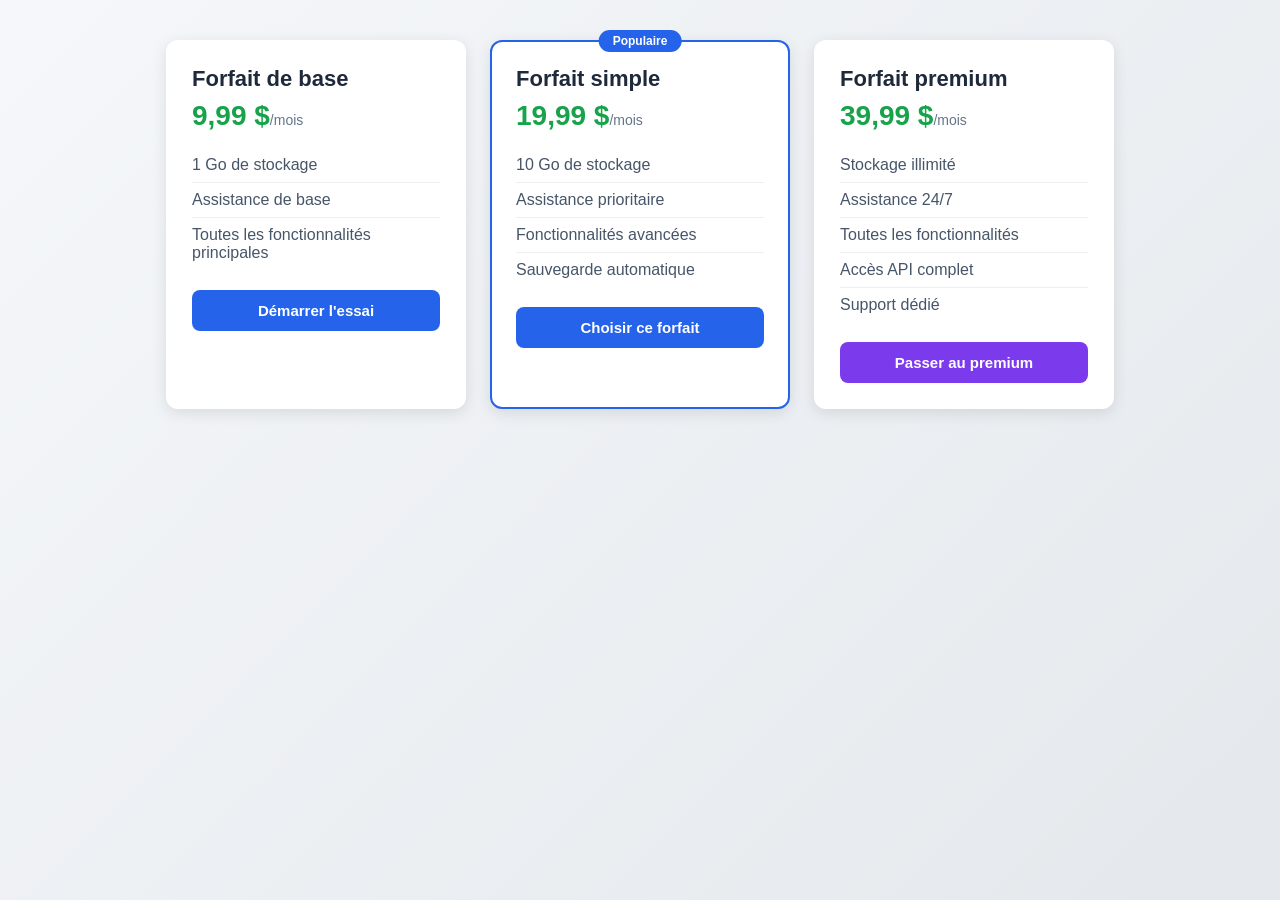
==== index.html @ abf087e5 "Code modifié avec ajout des cartes" ====
<!DOCTYPE html>
<html lang="fr">
<head>
<meta charset="UTF-8">
<meta name="viewport" content="width=device-width, initial-scale=1.0">
<title>Nos forfaits</title>
<style>
* {
  box-sizing: border-box;
}

body {
  margin: 0;
  min-height: 100vh;
  font-family: Arial, sans-serif;
  background: linear-gradient(135deg, #f5f7fa 0%, #e4e8ec 100%);
  padding: 40px 20px;
}

.pricing-container {
  display: flex;
  flex-wrap: wrap;
  justify-content: center;
  gap: 24px;
  max-width: 1100px;
  margin: 0 auto;
}

.pricing {
  width: 300px;
  background-color: #fff;
  border-radius: 12px;
  box-shadow: 0 4px 15px rgba(0, 0, 0, 0.1);
  padding: 24px;
  text-align: left;
  transition: transform 0.3s ease, box-shadow 0.3s ease, border-color 0.3s ease;
  border: 2px solid transparent;
}

.pricing:hover {
  transform: translateY(-10px);
  box-shadow: 0 12px 30px rgba(0, 0, 0, 0.18);
  border-color: #2563eb;
}

.pricing.featured {
  border-color: #2563eb;
  position: relative;
}

.pricing.featured::before {
  content: "Populaire";
  position: absolute;
  top: -12px;
  left: 50%;
  transform: translateX(-50%);
  background: #2563eb;
  color: white;
  font-size: 12px;
  font-weight: bold;
  padding: 4px 14px;
  border-radius: 20px;
}

.pricing.featured:hover {
  transform: translateY(-10px) scale(1.02);
  box-shadow: 0 16px 35px rgba(37, 99, 235, 0.25);
}

.title {
  font-size: 22px;
  font-weight: bold;
  margin: 0 0 8px;
  color: #1e293b;
}

.price {
  font-size: 28px;
  font-weight: bold;
  color: #16a34a;
  margin: 0 0 16px;
}

.price span {
  font-size: 14px;
  font-weight: normal;
  color: #64748b;
}

.features {
  list-style: none;
  padding-left: 0;
  margin: 0 0 20px;
}

.features li {
  padding: 8px 0;
  border-bottom: 1px solid #eee;
  color: #475569;
}

.features li:last-child {
  border-bottom: none;
}

.btn {
  width: 100%;
  background: #2563eb;
  color: white;
  padding: 12px 20px;
  border: none;
  border-radius: 8px;
  font-size: 15px;
  font-weight: bold;
  cursor: pointer;
  transition: background 0.3s ease, transform 0.2s ease;
}

.btn:hover {
  background: #1d4ed8;
  transform: scale(1.03);
}

.pricing.premium .btn {
  background: #7c3aed;
}

.pricing.premium .btn:hover {
  background: #6d28d9;
}

.pricing.premium:hover {
  border-color: #7c3aed;
}
</style>
</head>
<body>

<div class="pricing-container">

  <div class="pricing">
    <h2 class="title">Forfait de base</h2>
    <p class="price">9,99 $<span>/mois</span></p>

    <ul class="features">
      <li>1 Go de stockage</li>
      <li>Assistance de base</li>
      <li>Toutes les fonctionnalités principales</li>
    </ul>

    <button type="button" class="btn">Démarrer l'essai</button>
  </div>

  <div class="pricing featured">
    <h2 class="title">Forfait simple</h2>
    <p class="price">19,99 $<span>/mois</span></p>

    <ul class="features">
      <li>10 Go de stockage</li>
      <li>Assistance prioritaire</li>
      <li>Fonctionnalités avancées</li>
      <li>Sauvegarde automatique</li>
    </ul>

    <button type="button" class="btn">Choisir ce forfait</button>
  </div>

  <div class="pricing premium">
    <h2 class="title">Forfait premium</h2>
    <p class="price">39,99 $<span>/mois</span></p>

    <ul class="features">
      <li>Stockage illimité</li>
      <li>Assistance 24/7</li>
      <li>Toutes les fonctionnalités</li>
      <li>Accès API complet</li>
      <li>Support dédié</li>
    </ul>

    <button type="button" class="btn">Passer au premium</button>
  </div>

</div>

</body>
</html>
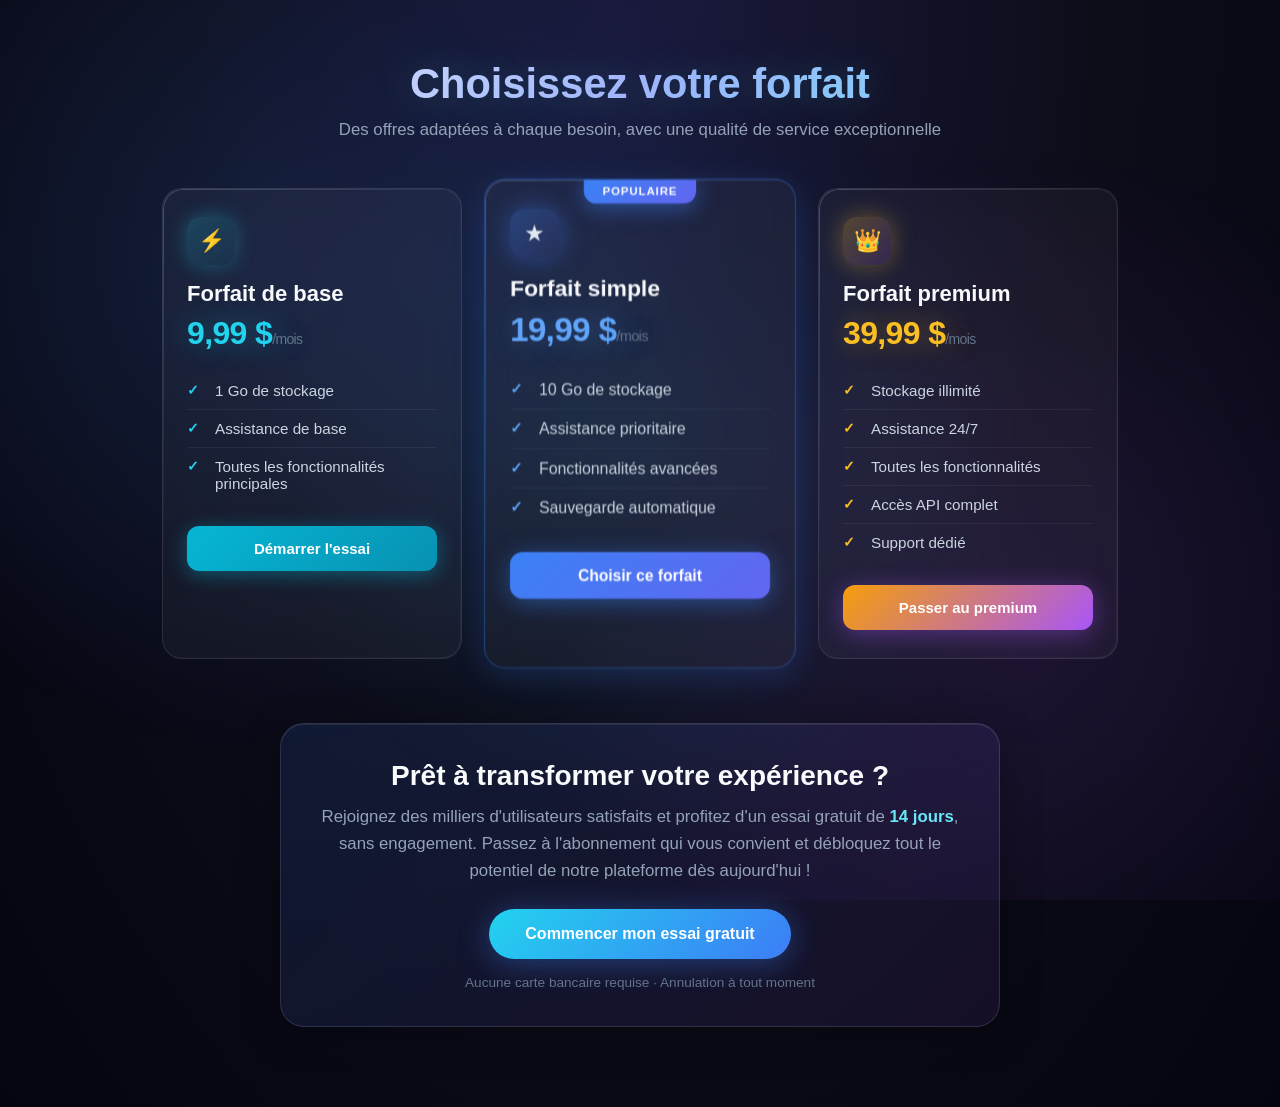
==== commit 4c9d7050: "amélioration du style des carte" ====
--- a/index.html
+++ b/index.html
@@ -12,92 +12,234 @@
 body {
   margin: 0;
   min-height: 100vh;
-  font-family: Arial, sans-serif;
-  background: linear-gradient(135deg, #f5f7fa 0%, #e4e8ec 100%);
-  padding: 40px 20px;
+  font-family: "Segoe UI", Arial, sans-serif;
+  background: radial-gradient(ellipse at top, #1a1a3e 0%, #0d0d1a 50%, #050510 100%);
+  color: #e2e8f0;
+  padding: 60px 20px 80px;
+  overflow-x: hidden;
+}
+
+body::before {
+  content: "";
+  position: fixed;
+  inset: 0;
+  background:
+    radial-gradient(circle at 20% 30%, rgba(59, 130, 246, 0.15) 0%, transparent 40%),
+    radial-gradient(circle at 80% 70%, rgba(168, 85, 247, 0.12) 0%, transparent 40%),
+    radial-gradient(circle at 50% 50%, rgba(34, 211, 238, 0.08) 0%, transparent 50%);
+  pointer-events: none;
+  z-index: 0;
+}
+
+.page-header {
+  position: relative;
+  z-index: 1;
+  text-align: center;
+  margin-bottom: 48px;
+}
+
+.page-header h1 {
+  margin: 0 0 12px;
+  font-size: clamp(1.8rem, 4vw, 2.6rem);
+  font-weight: 800;
+  background: linear-gradient(135deg, #fff 0%, #a5b4fc 50%, #67e8f9 100%);
+  -webkit-background-clip: text;
+  -webkit-text-fill-color: transparent;
+  background-clip: text;
+  text-shadow: 0 0 40px rgba(103, 232, 249, 0.3);
+}
+
+.page-header p {
+  margin: 0;
+  font-size: 1.05rem;
+  color: #94a3b8;
 }
 
 .pricing-container {
+  position: relative;
+  z-index: 1;
   display: flex;
   flex-wrap: wrap;
   justify-content: center;
-  gap: 24px;
+  align-items: stretch;
+  gap: 28px;
   max-width: 1100px;
   margin: 0 auto;
 }
 
 .pricing {
   width: 300px;
-  background-color: #fff;
-  border-radius: 12px;
-  box-shadow: 0 4px 15px rgba(0, 0, 0, 0.1);
-  padding: 24px;
+  background: rgba(255, 255, 255, 0.04);
+  backdrop-filter: blur(12px);
+  -webkit-backdrop-filter: blur(12px);
+  border-radius: 20px;
+  padding: 28px 24px;
   text-align: left;
-  transition: transform 0.3s ease, box-shadow 0.3s ease, border-color 0.3s ease;
-  border: 2px solid transparent;
+  border: 1px solid rgba(255, 255, 255, 0.1);
+  transition: transform 0.4s cubic-bezier(0.34, 1.56, 0.64, 1),
+              box-shadow 0.4s ease,
+              border-color 0.4s ease;
+  position: relative;
+  overflow: hidden;
+}
+
+.pricing::before {
+  content: "";
+  position: absolute;
+  inset: 0;
+  border-radius: 20px;
+  padding: 1px;
+  background: linear-gradient(135deg, rgba(255,255,255,0.2), transparent 50%, rgba(255,255,255,0.05));
+  -webkit-mask: linear-gradient(#fff 0 0) content-box, linear-gradient(#fff 0 0);
+  mask: linear-gradient(#fff 0 0) content-box, linear-gradient(#fff 0 0);
+  -webkit-mask-composite: xor;
+  mask-composite: exclude;
+  pointer-events: none;
+}
+
+.pricing::after {
+  content: "";
+  position: absolute;
+  top: -50%;
+  left: -50%;
+  width: 200%;
+  height: 200%;
+  background: radial-gradient(circle, rgba(255,255,255,0.06) 0%, transparent 60%);
+  opacity: 0;
+  transition: opacity 0.4s ease;
+  pointer-events: none;
 }
 
 .pricing:hover {
-  transform: translateY(-10px);
-  box-shadow: 0 12px 30px rgba(0, 0, 0, 0.18);
-  border-color: #2563eb;
+  transform: translateY(-14px) scale(1.02);
+}
+
+.pricing:hover::after {
+  opacity: 1;
+}
+
+.pricing.base:hover {
+  box-shadow: 0 20px 50px rgba(34, 211, 238, 0.25),
+              0 0 60px rgba(34, 211, 238, 0.15),
+              inset 0 1px 0 rgba(255, 255, 255, 0.1);
+  border-color: rgba(34, 211, 238, 0.5);
+}
+
+.pricing.featured:hover {
+  box-shadow: 0 24px 60px rgba(59, 130, 246, 0.35),
+              0 0 80px rgba(59, 130, 246, 0.2),
+              inset 0 1px 0 rgba(255, 255, 255, 0.15);
+  border-color: rgba(59, 130, 246, 0.6);
+}
+
+.pricing.premium:hover {
+  box-shadow: 0 24px 60px rgba(251, 191, 36, 0.3),
+              0 0 80px rgba(168, 85, 247, 0.25),
+              inset 0 1px 0 rgba(255, 255, 255, 0.15);
+  border-color: rgba(251, 191, 36, 0.5);
 }
 
 .pricing.featured {
-  border-color: #2563eb;
-  position: relative;
-}
-
-.pricing.featured::before {
-  content: "Populaire";
+  border-color: rgba(59, 130, 246, 0.4);
+  transform: scale(1.04);
+  box-shadow: 0 8px 32px rgba(59, 130, 246, 0.2);
+}
+
+.pricing.featured:hover {
+  transform: translateY(-14px) scale(1.06);
+}
+
+.badge {
   position: absolute;
-  top: -12px;
+  top: -1px;
   left: 50%;
   transform: translateX(-50%);
-  background: #2563eb;
+  background: linear-gradient(135deg, #3b82f6, #6366f1);
   color: white;
-  font-size: 12px;
-  font-weight: bold;
-  padding: 4px 14px;
-  border-radius: 20px;
-}
-
-.pricing.featured:hover {
-  transform: translateY(-10px) scale(1.02);
-  box-shadow: 0 16px 35px rgba(37, 99, 235, 0.25);
+  font-size: 11px;
+  font-weight: 700;
+  letter-spacing: 0.08em;
+  text-transform: uppercase;
+  padding: 6px 18px;
+  border-radius: 0 0 12px 12px;
+  box-shadow: 0 4px 20px rgba(59, 130, 246, 0.5);
+}
+
+.card-icon {
+  width: 48px;
+  height: 48px;
+  border-radius: 14px;
+  display: flex;
+  align-items: center;
+  justify-content: center;
+  font-size: 22px;
+  margin-bottom: 16px;
+}
+
+.pricing.base .card-icon {
+  background: linear-gradient(135deg, rgba(34, 211, 238, 0.2), rgba(34, 211, 238, 0.05));
+  box-shadow: 0 0 20px rgba(34, 211, 238, 0.3);
+}
+
+.pricing.featured .card-icon {
+  background: linear-gradient(135deg, rgba(59, 130, 246, 0.3), rgba(99, 102, 241, 0.1));
+  box-shadow: 0 0 24px rgba(59, 130, 246, 0.4);
+}
+
+.pricing.premium .card-icon {
+  background: linear-gradient(135deg, rgba(251, 191, 36, 0.25), rgba(168, 85, 247, 0.15));
+  box-shadow: 0 0 24px rgba(251, 191, 36, 0.35);
 }
 
 .title {
   font-size: 22px;
-  font-weight: bold;
+  font-weight: 700;
   margin: 0 0 8px;
-  color: #1e293b;
+  color: #f8fafc;
 }
 
 .price {
-  font-size: 28px;
-  font-weight: bold;
-  color: #16a34a;
-  margin: 0 0 16px;
-}
+  font-size: 32px;
+  font-weight: 800;
+  margin: 0 0 20px;
+  letter-spacing: -0.02em;
+}
+
+.pricing.base .price { color: #22d3ee; text-shadow: 0 0 30px rgba(34, 211, 238, 0.4); }
+.pricing.featured .price { color: #60a5fa; text-shadow: 0 0 30px rgba(96, 165, 250, 0.4); }
+.pricing.premium .price { color: #fbbf24; text-shadow: 0 0 30px rgba(251, 191, 36, 0.4); }
 
 .price span {
   font-size: 14px;
-  font-weight: normal;
+  font-weight: 500;
   color: #64748b;
 }
 
 .features {
   list-style: none;
   padding-left: 0;
-  margin: 0 0 20px;
+  margin: 0 0 24px;
 }
 
 .features li {
-  padding: 8px 0;
-  border-bottom: 1px solid #eee;
-  color: #475569;
-}
+  padding: 10px 0 10px 28px;
+  border-bottom: 1px solid rgba(255, 255, 255, 0.06);
+  color: #cbd5e1;
+  font-size: 0.95rem;
+  position: relative;
+}
+
+.features li::before {
+  content: "✓";
+  position: absolute;
+  left: 0;
+  font-weight: bold;
+  font-size: 14px;
+}
+
+.pricing.base .features li::before { color: #22d3ee; }
+.pricing.featured .features li::before { color: #60a5fa; }
+.pricing.premium .features li::before { color: #fbbf24; }
 
 .features li:last-child {
   border-bottom: none;
@@ -105,40 +247,129 @@
 
 .btn {
   width: 100%;
-  background: #2563eb;
   color: white;
-  padding: 12px 20px;
+  padding: 14px 20px;
   border: none;
-  border-radius: 8px;
+  border-radius: 12px;
   font-size: 15px;
-  font-weight: bold;
+  font-weight: 700;
   cursor: pointer;
-  transition: background 0.3s ease, transform 0.2s ease;
-}
-
-.btn:hover {
-  background: #1d4ed8;
-  transform: scale(1.03);
+  transition: transform 0.25s ease, box-shadow 0.25s ease, filter 0.25s ease;
+  position: relative;
+  z-index: 1;
+}
+
+.pricing.base .btn {
+  background: linear-gradient(135deg, #06b6d4, #0891b2);
+  box-shadow: 0 4px 20px rgba(6, 182, 212, 0.4);
+}
+
+.pricing.base .btn:hover {
+  transform: scale(1.04);
+  box-shadow: 0 6px 28px rgba(6, 182, 212, 0.55);
+}
+
+.pricing.featured .btn {
+  background: linear-gradient(135deg, #3b82f6, #6366f1);
+  box-shadow: 0 4px 24px rgba(59, 130, 246, 0.45);
+}
+
+.pricing.featured .btn:hover {
+  transform: scale(1.04);
+  box-shadow: 0 6px 32px rgba(59, 130, 246, 0.6);
 }
 
 .pricing.premium .btn {
-  background: #7c3aed;
+  background: linear-gradient(135deg, #f59e0b, #a855f7);
+  box-shadow: 0 4px 24px rgba(168, 85, 247, 0.4);
 }
 
 .pricing.premium .btn:hover {
-  background: #6d28d9;
-}
-
-.pricing.premium:hover {
-  border-color: #7c3aed;
+  transform: scale(1.04);
+  box-shadow: 0 6px 32px rgba(168, 85, 247, 0.55);
+}
+
+/* Message d'incitation en bas */
+.cta-section {
+  position: relative;
+  z-index: 1;
+  max-width: 720px;
+  margin: 64px auto 0;
+  text-align: center;
+  padding: 36px 32px;
+  background: linear-gradient(135deg, rgba(59, 130, 246, 0.12), rgba(168, 85, 247, 0.08));
+  border: 1px solid rgba(255, 255, 255, 0.12);
+  border-radius: 24px;
+  box-shadow: 0 8px 40px rgba(0, 0, 0, 0.3),
+              inset 0 1px 0 rgba(255, 255, 255, 0.08);
+}
+
+.cta-section h2 {
+  margin: 0 0 12px;
+  font-size: clamp(1.3rem, 3vw, 1.75rem);
+  font-weight: 800;
+  color: #f8fafc;
+}
+
+.cta-section p {
+  margin: 0 0 24px;
+  font-size: 1.05rem;
+  line-height: 1.6;
+  color: #94a3b8;
+}
+
+.cta-section p strong {
+  color: #67e8f9;
+  font-weight: 600;
+}
+
+.cta-btn {
+  display: inline-block;
+  padding: 16px 36px;
+  background: linear-gradient(135deg, #22d3ee, #3b82f6, #a855f7);
+  background-size: 200% auto;
+  color: white;
+  font-size: 16px;
+  font-weight: 700;
+  text-decoration: none;
+  border: none;
+  border-radius: 50px;
+  cursor: pointer;
+  box-shadow: 0 4px 30px rgba(59, 130, 246, 0.4);
+  transition: transform 0.3s ease, box-shadow 0.3s ease, background-position 0.5s ease;
+  animation: shimmer 4s ease infinite;
+}
+
+.cta-btn:hover {
+  transform: scale(1.05);
+  box-shadow: 0 8px 40px rgba(59, 130, 246, 0.55),
+              0 0 60px rgba(34, 211, 238, 0.2);
+}
+
+@keyframes shimmer {
+  0%, 100% { background-position: 0% center; }
+  50% { background-position: 100% center; }
+}
+
+.cta-note {
+  display: block;
+  margin-top: 16px;
+  font-size: 0.85rem;
+  color: #64748b;
 }
 </style>
 </head>
 <body>
 
+<header class="page-header">
+  <h1>Choisissez votre forfait</h1>
+  <p>Des offres adaptées à chaque besoin, avec une qualité de service exceptionnelle</p>
+</header>
+
 <div class="pricing-container">
 
-  <div class="pricing">
+  <div class="pricing base">
+    <div class="card-icon">⚡</div>
     <h2 class="title">Forfait de base</h2>
     <p class="price">9,99 $<span>/mois</span></p>
 
@@ -152,6 +383,8 @@
   </div>
 
   <div class="pricing featured">
+    <span class="badge">Populaire</span>
+    <div class="card-icon">★</div>
     <h2 class="title">Forfait simple</h2>
     <p class="price">19,99 $<span>/mois</span></p>
 
@@ -166,6 +399,7 @@
   </div>
 
   <div class="pricing premium">
+    <div class="card-icon">👑</div>
     <h2 class="title">Forfait premium</h2>
     <p class="price">39,99 $<span>/mois</span></p>
 
@@ -182,5 +416,15 @@
 
 </div>
 
+<section class="cta-section">
+  <h2>Prêt à transformer votre expérience ?</h2>
+  <p>
+    Rejoignez des milliers d'utilisateurs satisfaits et profitez d'un essai gratuit de <strong>14 jours</strong>,
+    sans engagement. Passez à l'abonnement qui vous convient et débloquez tout le potentiel de notre plateforme dès aujourd'hui !
+  </p>
+  <button type="button" class="cta-btn">Commencer mon essai gratuit</button>
+  <span class="cta-note">Aucune carte bancaire requise · Annulation à tout moment</span>
+</section>
+
 </body>
 </html>
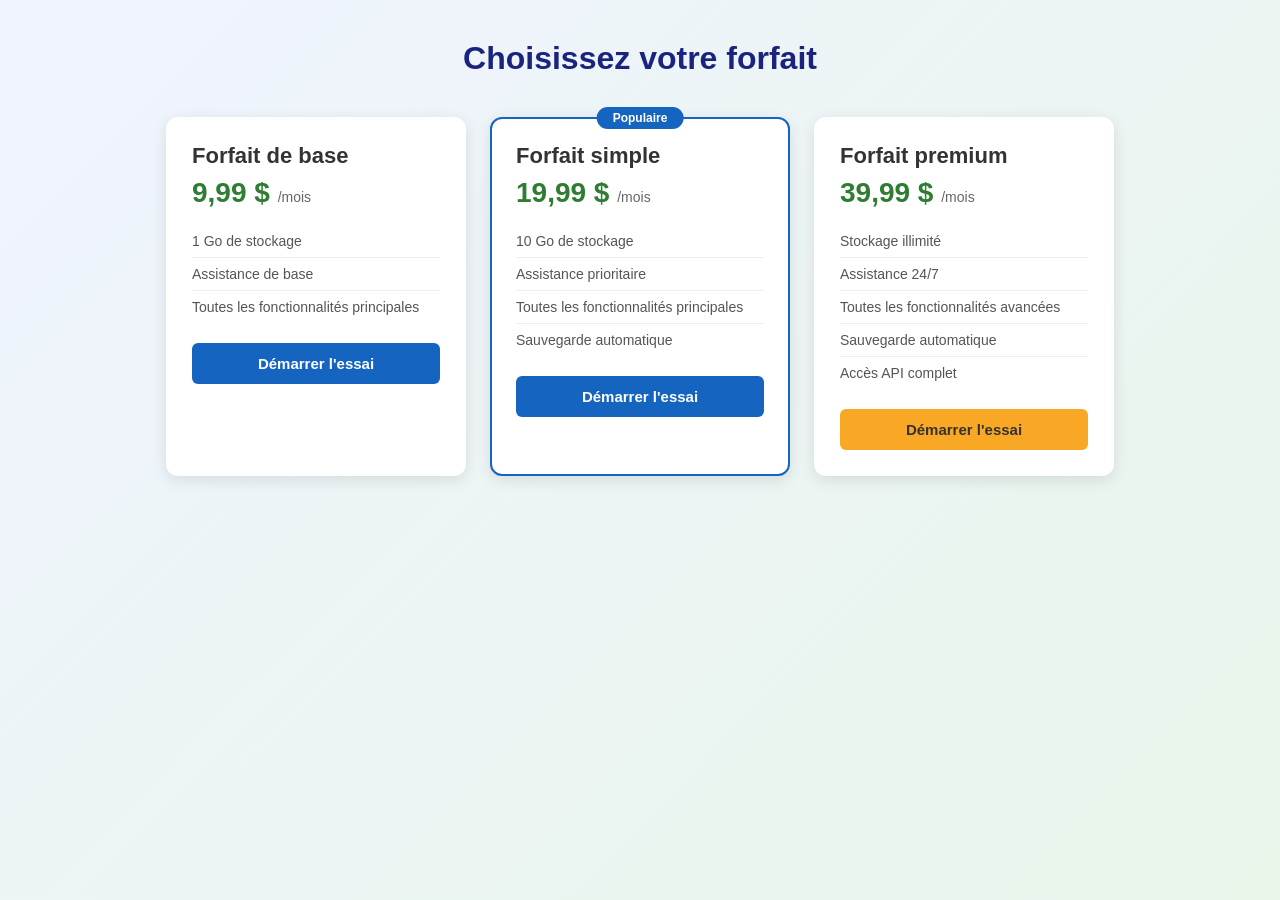
==== commit 8b9e87cf: "Code refactorisé" ====
--- a/index.html
+++ b/index.html
@@ -1,430 +1,11 @@
 <!DOCTYPE html>
 <html lang="fr">
 <head>
-<meta charset="UTF-8">
-<meta name="viewport" content="width=device-width, initial-scale=1.0">
-<title>Nos forfaits</title>
-<style>
-* {
-  box-sizing: border-box;
-}
-
-body {
-  margin: 0;
-  min-height: 100vh;
-  font-family: "Segoe UI", Arial, sans-serif;
-  background: radial-gradient(ellipse at top, #1a1a3e 0%, #0d0d1a 50%, #050510 100%);
-  color: #e2e8f0;
-  padding: 60px 20px 80px;
-  overflow-x: hidden;
-}
-
-body::before {
-  content: "";
-  position: fixed;
-  inset: 0;
-  background:
-    radial-gradient(circle at 20% 30%, rgba(59, 130, 246, 0.15) 0%, transparent 40%),
-    radial-gradient(circle at 80% 70%, rgba(168, 85, 247, 0.12) 0%, transparent 40%),
-    radial-gradient(circle at 50% 50%, rgba(34, 211, 238, 0.08) 0%, transparent 50%);
-  pointer-events: none;
-  z-index: 0;
-}
-
-.page-header {
-  position: relative;
-  z-index: 1;
-  text-align: center;
-  margin-bottom: 48px;
-}
-
-.page-header h1 {
-  margin: 0 0 12px;
-  font-size: clamp(1.8rem, 4vw, 2.6rem);
-  font-weight: 800;
-  background: linear-gradient(135deg, #fff 0%, #a5b4fc 50%, #67e8f9 100%);
-  -webkit-background-clip: text;
-  -webkit-text-fill-color: transparent;
-  background-clip: text;
-  text-shadow: 0 0 40px rgba(103, 232, 249, 0.3);
-}
-
-.page-header p {
-  margin: 0;
-  font-size: 1.05rem;
-  color: #94a3b8;
-}
-
-.pricing-container {
-  position: relative;
-  z-index: 1;
-  display: flex;
-  flex-wrap: wrap;
-  justify-content: center;
-  align-items: stretch;
-  gap: 28px;
-  max-width: 1100px;
-  margin: 0 auto;
-}
-
-.pricing {
-  width: 300px;
-  background: rgba(255, 255, 255, 0.04);
-  backdrop-filter: blur(12px);
-  -webkit-backdrop-filter: blur(12px);
-  border-radius: 20px;
-  padding: 28px 24px;
-  text-align: left;
-  border: 1px solid rgba(255, 255, 255, 0.1);
-  transition: transform 0.4s cubic-bezier(0.34, 1.56, 0.64, 1),
-              box-shadow 0.4s ease,
-              border-color 0.4s ease;
-  position: relative;
-  overflow: hidden;
-}
-
-.pricing::before {
-  content: "";
-  position: absolute;
-  inset: 0;
-  border-radius: 20px;
-  padding: 1px;
-  background: linear-gradient(135deg, rgba(255,255,255,0.2), transparent 50%, rgba(255,255,255,0.05));
-  -webkit-mask: linear-gradient(#fff 0 0) content-box, linear-gradient(#fff 0 0);
-  mask: linear-gradient(#fff 0 0) content-box, linear-gradient(#fff 0 0);
-  -webkit-mask-composite: xor;
-  mask-composite: exclude;
-  pointer-events: none;
-}
-
-.pricing::after {
-  content: "";
-  position: absolute;
-  top: -50%;
-  left: -50%;
-  width: 200%;
-  height: 200%;
-  background: radial-gradient(circle, rgba(255,255,255,0.06) 0%, transparent 60%);
-  opacity: 0;
-  transition: opacity 0.4s ease;
-  pointer-events: none;
-}
-
-.pricing:hover {
-  transform: translateY(-14px) scale(1.02);
-}
-
-.pricing:hover::after {
-  opacity: 1;
-}
-
-.pricing.base:hover {
-  box-shadow: 0 20px 50px rgba(34, 211, 238, 0.25),
-              0 0 60px rgba(34, 211, 238, 0.15),
-              inset 0 1px 0 rgba(255, 255, 255, 0.1);
-  border-color: rgba(34, 211, 238, 0.5);
-}
-
-.pricing.featured:hover {
-  box-shadow: 0 24px 60px rgba(59, 130, 246, 0.35),
-              0 0 80px rgba(59, 130, 246, 0.2),
-              inset 0 1px 0 rgba(255, 255, 255, 0.15);
-  border-color: rgba(59, 130, 246, 0.6);
-}
-
-.pricing.premium:hover {
-  box-shadow: 0 24px 60px rgba(251, 191, 36, 0.3),
-              0 0 80px rgba(168, 85, 247, 0.25),
-              inset 0 1px 0 rgba(255, 255, 255, 0.15);
-  border-color: rgba(251, 191, 36, 0.5);
-}
-
-.pricing.featured {
-  border-color: rgba(59, 130, 246, 0.4);
-  transform: scale(1.04);
-  box-shadow: 0 8px 32px rgba(59, 130, 246, 0.2);
-}
-
-.pricing.featured:hover {
-  transform: translateY(-14px) scale(1.06);
-}
-
-.badge {
-  position: absolute;
-  top: -1px;
-  left: 50%;
-  transform: translateX(-50%);
-  background: linear-gradient(135deg, #3b82f6, #6366f1);
-  color: white;
-  font-size: 11px;
-  font-weight: 700;
-  letter-spacing: 0.08em;
-  text-transform: uppercase;
-  padding: 6px 18px;
-  border-radius: 0 0 12px 12px;
-  box-shadow: 0 4px 20px rgba(59, 130, 246, 0.5);
-}
-
-.card-icon {
-  width: 48px;
-  height: 48px;
-  border-radius: 14px;
-  display: flex;
-  align-items: center;
-  justify-content: center;
-  font-size: 22px;
-  margin-bottom: 16px;
-}
-
-.pricing.base .card-icon {
-  background: linear-gradient(135deg, rgba(34, 211, 238, 0.2), rgba(34, 211, 238, 0.05));
-  box-shadow: 0 0 20px rgba(34, 211, 238, 0.3);
-}
-
-.pricing.featured .card-icon {
-  background: linear-gradient(135deg, rgba(59, 130, 246, 0.3), rgba(99, 102, 241, 0.1));
-  box-shadow: 0 0 24px rgba(59, 130, 246, 0.4);
-}
-
-.pricing.premium .card-icon {
-  background: linear-gradient(135deg, rgba(251, 191, 36, 0.25), rgba(168, 85, 247, 0.15));
-  box-shadow: 0 0 24px rgba(251, 191, 36, 0.35);
-}
-
-.title {
-  font-size: 22px;
-  font-weight: 700;
-  margin: 0 0 8px;
-  color: #f8fafc;
-}
-
-.price {
-  font-size: 32px;
-  font-weight: 800;
-  margin: 0 0 20px;
-  letter-spacing: -0.02em;
-}
-
-.pricing.base .price { color: #22d3ee; text-shadow: 0 0 30px rgba(34, 211, 238, 0.4); }
-.pricing.featured .price { color: #60a5fa; text-shadow: 0 0 30px rgba(96, 165, 250, 0.4); }
-.pricing.premium .price { color: #fbbf24; text-shadow: 0 0 30px rgba(251, 191, 36, 0.4); }
-
-.price span {
-  font-size: 14px;
-  font-weight: 500;
-  color: #64748b;
-}
-
-.features {
-  list-style: none;
-  padding-left: 0;
-  margin: 0 0 24px;
-}
-
-.features li {
-  padding: 10px 0 10px 28px;
-  border-bottom: 1px solid rgba(255, 255, 255, 0.06);
-  color: #cbd5e1;
-  font-size: 0.95rem;
-  position: relative;
-}
-
-.features li::before {
-  content: "✓";
-  position: absolute;
-  left: 0;
-  font-weight: bold;
-  font-size: 14px;
-}
-
-.pricing.base .features li::before { color: #22d3ee; }
-.pricing.featured .features li::before { color: #60a5fa; }
-.pricing.premium .features li::before { color: #fbbf24; }
-
-.features li:last-child {
-  border-bottom: none;
-}
-
-.btn {
-  width: 100%;
-  color: white;
-  padding: 14px 20px;
-  border: none;
-  border-radius: 12px;
-  font-size: 15px;
-  font-weight: 700;
-  cursor: pointer;
-  transition: transform 0.25s ease, box-shadow 0.25s ease, filter 0.25s ease;
-  position: relative;
-  z-index: 1;
-}
-
-.pricing.base .btn {
-  background: linear-gradient(135deg, #06b6d4, #0891b2);
-  box-shadow: 0 4px 20px rgba(6, 182, 212, 0.4);
-}
-
-.pricing.base .btn:hover {
-  transform: scale(1.04);
-  box-shadow: 0 6px 28px rgba(6, 182, 212, 0.55);
-}
-
-.pricing.featured .btn {
-  background: linear-gradient(135deg, #3b82f6, #6366f1);
-  box-shadow: 0 4px 24px rgba(59, 130, 246, 0.45);
-}
-
-.pricing.featured .btn:hover {
-  transform: scale(1.04);
-  box-shadow: 0 6px 32px rgba(59, 130, 246, 0.6);
-}
-
-.pricing.premium .btn {
-  background: linear-gradient(135deg, #f59e0b, #a855f7);
-  box-shadow: 0 4px 24px rgba(168, 85, 247, 0.4);
-}
-
-.pricing.premium .btn:hover {
-  transform: scale(1.04);
-  box-shadow: 0 6px 32px rgba(168, 85, 247, 0.55);
-}
-
-/* Message d'incitation en bas */
-.cta-section {
-  position: relative;
-  z-index: 1;
-  max-width: 720px;
-  margin: 64px auto 0;
-  text-align: center;
-  padding: 36px 32px;
-  background: linear-gradient(135deg, rgba(59, 130, 246, 0.12), rgba(168, 85, 247, 0.08));
-  border: 1px solid rgba(255, 255, 255, 0.12);
-  border-radius: 24px;
-  box-shadow: 0 8px 40px rgba(0, 0, 0, 0.3),
-              inset 0 1px 0 rgba(255, 255, 255, 0.08);
-}
-
-.cta-section h2 {
-  margin: 0 0 12px;
-  font-size: clamp(1.3rem, 3vw, 1.75rem);
-  font-weight: 800;
-  color: #f8fafc;
-}
-
-.cta-section p {
-  margin: 0 0 24px;
-  font-size: 1.05rem;
-  line-height: 1.6;
-  color: #94a3b8;
-}
-
-.cta-section p strong {
-  color: #67e8f9;
-  font-weight: 600;
-}
-
-.cta-btn {
-  display: inline-block;
-  padding: 16px 36px;
-  background: linear-gradient(135deg, #22d3ee, #3b82f6, #a855f7);
-  background-size: 200% auto;
-  color: white;
-  font-size: 16px;
-  font-weight: 700;
-  text-decoration: none;
-  border: none;
-  border-radius: 50px;
-  cursor: pointer;
-  box-shadow: 0 4px 30px rgba(59, 130, 246, 0.4);
-  transition: transform 0.3s ease, box-shadow 0.3s ease, background-position 0.5s ease;
-  animation: shimmer 4s ease infinite;
-}
-
-.cta-btn:hover {
-  transform: scale(1.05);
-  box-shadow: 0 8px 40px rgba(59, 130, 246, 0.55),
-              0 0 60px rgba(34, 211, 238, 0.2);
-}
-
-@keyframes shimmer {
-  0%, 100% { background-position: 0% center; }
-  50% { background-position: 100% center; }
-}
-
-.cta-note {
-  display: block;
-  margin-top: 16px;
-  font-size: 0.85rem;
-  color: #64748b;
-}
-</style>
+  <meta charset="UTF-8">
+  <meta http-equiv="refresh" content="0; url=html/index.html">
+  <title>Redirection</title>
 </head>
 <body>
-
-<header class="page-header">
-  <h1>Choisissez votre forfait</h1>
-  <p>Des offres adaptées à chaque besoin, avec une qualité de service exceptionnelle</p>
-</header>
-
-<div class="pricing-container">
-
-  <div class="pricing base">
-    <div class="card-icon">⚡</div>
-    <h2 class="title">Forfait de base</h2>
-    <p class="price">9,99 $<span>/mois</span></p>
-
-    <ul class="features">
-      <li>1 Go de stockage</li>
-      <li>Assistance de base</li>
-      <li>Toutes les fonctionnalités principales</li>
-    </ul>
-
-    <button type="button" class="btn">Démarrer l'essai</button>
-  </div>
-
-  <div class="pricing featured">
-    <span class="badge">Populaire</span>
-    <div class="card-icon">★</div>
-    <h2 class="title">Forfait simple</h2>
-    <p class="price">19,99 $<span>/mois</span></p>
-
-    <ul class="features">
-      <li>10 Go de stockage</li>
-      <li>Assistance prioritaire</li>
-      <li>Fonctionnalités avancées</li>
-      <li>Sauvegarde automatique</li>
-    </ul>
-
-    <button type="button" class="btn">Choisir ce forfait</button>
-  </div>
-
-  <div class="pricing premium">
-    <div class="card-icon">👑</div>
-    <h2 class="title">Forfait premium</h2>
-    <p class="price">39,99 $<span>/mois</span></p>
-
-    <ul class="features">
-      <li>Stockage illimité</li>
-      <li>Assistance 24/7</li>
-      <li>Toutes les fonctionnalités</li>
-      <li>Accès API complet</li>
-      <li>Support dédié</li>
-    </ul>
-
-    <button type="button" class="btn">Passer au premium</button>
-  </div>
-
-</div>
-
-<section class="cta-section">
-  <h2>Prêt à transformer votre expérience ?</h2>
-  <p>
-    Rejoignez des milliers d'utilisateurs satisfaits et profitez d'un essai gratuit de <strong>14 jours</strong>,
-    sans engagement. Passez à l'abonnement qui vous convient et débloquez tout le potentiel de notre plateforme dès aujourd'hui !
-  </p>
-  <button type="button" class="cta-btn">Commencer mon essai gratuit</button>
-  <span class="cta-note">Aucune carte bancaire requise · Annulation à tout moment</span>
-</section>
-
+  <p>Redirection vers <a href="html/index.html">la page des forfaits</a>...</p>
 </body>
 </html>
